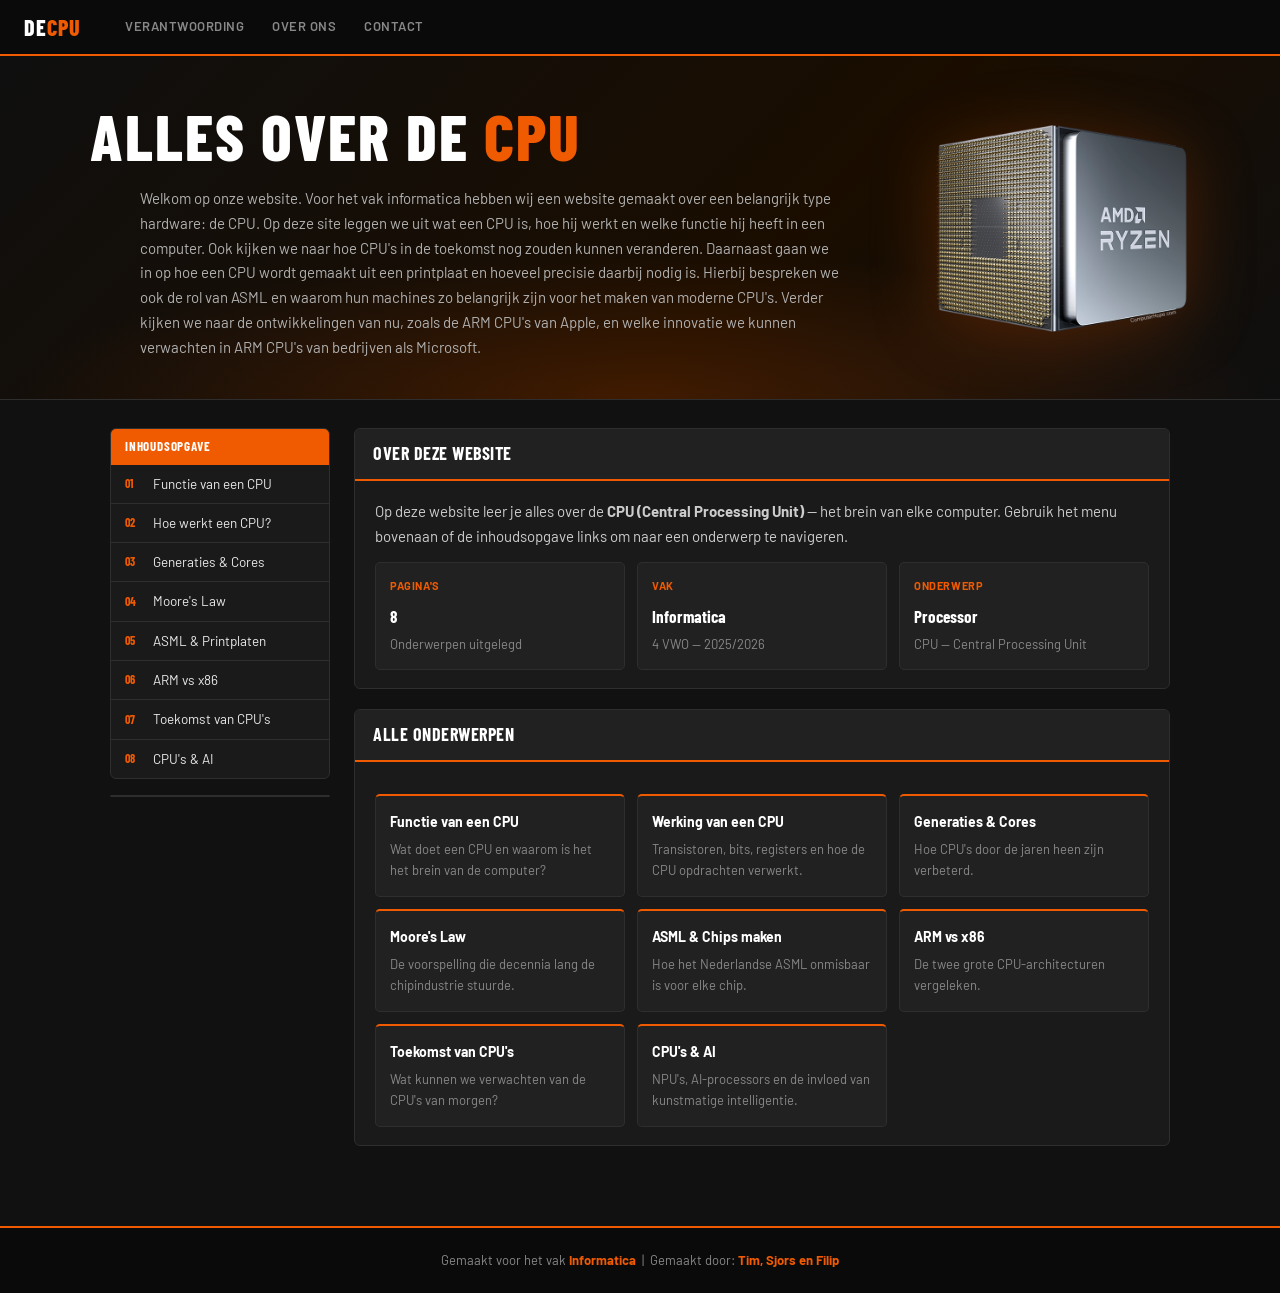
==== index.html @ 3fb81363 "Website bestanden." ====
<!doctype html>
<html lang="nl">
  <head>
    <meta charset="UTF-8" />
    <meta name="viewport" content="width=device-width, initial-scale=1.0" />
    <title>Alles Over Processors</title>
    <link
      href="https://fonts.googleapis.com/css2?family=Barlow+Condensed:wght@400;600;700;800&family=Barlow:wght@400;500;600&display=swap"
      rel="stylesheet"
    />
    <link rel="stylesheet" href="style.css" />
    <link rel="icon" type="image/png" href="images/cpu.png">
  </head>
  <body>
    <header id="topbar">
      <a href="index.html" class="logo">DE<span>CPU</span></a>
      <nav>
        <a href="verantwoording.html">Verantwoording</a>
        <a href="overons.html">Over Ons</a>
        <a href="contact.html">Contact</a>
      </nav>
      <button
        class="hamburger"
        onclick="this.previousElementSibling.classList.toggle('open')"
      >
        <span></span>
        <span></span>
        <span></span>
      </button>
    </header>

    <section id="hero">
      <div class="hero-inner">
        <div class="hero-text">
          <h1>Alles Over de <span>CPU</span></h1>
          <p>
            Welkom op onze website. Voor het vak informatica hebben wij een
            website gemaakt over een belangrijk type hardware: de CPU. Op deze
            site leggen we uit wat een CPU is, hoe hij werkt en welke functie
            hij heeft in een computer. Ook kijken we naar hoe CPU's in de
            toekomst nog zouden kunnen veranderen. Daarnaast gaan we in op hoe
            een CPU wordt gemaakt uit een printplaat en hoeveel precisie daarbij
            nodig is. Hierbij bespreken we ook de rol van ASML en waarom hun
            machines zo belangrijk zijn voor het maken van moderne CPU's. Verder
            kijken we naar de ontwikkelingen van nu, zoals de ARM CPU's van
            Apple, en welke innovatie we kunnen verwachten in ARM CPU's van
            bedrijven als Microsoft.
          </p>
        </div>
        <div class="hero-image">
          <img src="images/processor.webp" alt="AMD Ryzen processor" />
        </div>
      </div>
    </section>

    <div class="page-wrap">
      <aside>
        <div class="side-box">
          <div class="side-box-title">Inhoudsopgave</div>
          <ul>
            <li>
              <a href="functie.html"
                ><span class="num">01</span>Functie van een CPU</a
              >
            </li>
            <li>
              <a href="werking.html"
                ><span class="num">02</span>Hoe werkt een CPU?</a
              >
            </li>
            <li>
              <a href="generaties.html"
                ><span class="num">03</span>Generaties &amp; Cores</a
              >
            </li>
            <li>
              <a href="moore.html"><span class="num">04</span>Moore's Law</a>
            </li>
            <li>
              <a href="asml.html"
                ><span class="num">05</span>ASML &amp; Printplaten</a
              >
            </li>
            <li>
              <a href="arm.html"><span class="num">06</span>ARM vs x86</a>
            </li>
            <li>
              <a href="toekomst.html"
                ><span class="num">07</span>Toekomst van CPU's</a
              >
            </li>
            <li>
              <a href="ai.html"><span class="num">08</span>CPU's &amp; AI</a>
            </li>
          </ul>
        </div>
        <div class="side-box">
         
      </aside>

      <main>
        <div class="section-card">
          <div class="section-header">
            <h2>Over Deze Website</h2>
          </div>
          <div class="section-body">
            <p>
              Op deze website leer je alles over de
              <strong>CPU (Central Processing Unit)</strong> — het brein van
              elke computer. Gebruik het menu bovenaan of de inhoudsopgave links
              om naar een onderwerp te navigeren.
            </p>
            <div class="info-grid">
              <div class="info-tile">
                <div class="tile-label">Pagina's</div>
                <div class="tile-value">8</div>
                <p>Onderwerpen uitgelegd</p>
              </div>
              <div class="info-tile">
                <div class="tile-label">Vak</div>
                <div class="tile-value">Informatica</div>
                <p>4 VWO — 2025/2026</p>
              </div>
              <div class="info-tile">
                <div class="tile-label">Onderwerp</div>
                <div class="tile-value">Processor</div>
                <p>CPU — Central Processing Unit</p>
              </div>
            </div>
          </div>
        </div>

        <!-- Overzicht kaartjes -->
        <div class="section-card">
          <div class="section-header">
            <h2>Alle Onderwerpen</h2>
          </div>
          <div class="section-body">
            <div class="ai-grid">
              <a href="functie.html" class="ai-card nav-card">
                <h4>Functie van een CPU</h4>
                <p>
                  Wat doet een CPU en waarom is het het brein van de computer?
                </p>
              </a>
              <a href="werking.html" class="ai-card nav-card">
                <h4>Werking van een CPU</h4>
                <p>
                  Transistoren, bits, registers en hoe de CPU opdrachten
                  verwerkt.
                </p>
              </a>
              <a href="generaties.html" class="ai-card nav-card">
                <h4>Generaties &amp; Cores</h4>
                <p>Hoe CPU's door de jaren heen zijn verbeterd.</p>
              </a>
              <a href="moore.html" class="ai-card nav-card">
                <h4>Moore's Law</h4>
                <p>
                  De voorspelling die decennia lang de chipindustrie stuurde.
                </p>
              </a>
              <a href="asml.html" class="ai-card nav-card">
                <h4>ASML &amp; Chips maken</h4>
                <p>Hoe het Nederlandse ASML onmisbaar is voor elke chip.</p>
              </a>
              <a href="arm.html" class="ai-card nav-card">
                <h4>ARM vs x86</h4>
                <p>De twee grote CPU-architecturen vergeleken.</p>
              </a>
              <a href="toekomst.html" class="ai-card nav-card">
                <h4>Toekomst van CPU's</h4>
                <p>Wat kunnen we verwachten van de CPU's van morgen?</p>
              </a>
              <a href="ai.html" class="ai-card nav-card">
                <h4>CPU's &amp; AI</h4>
                <p>
                  NPU's, AI-processors en de invloed van kunstmatige
                  intelligentie.
                </p>
              </a>
            </div>
          </div>
        </div>
      </main>
    </div>

    <footer>
      Gemaakt voor het vak <strong>Informatica</strong> &nbsp;|&nbsp; Gemaakt
      door: <strong>Tim, Sjors en Filip</strong>
    </footer>
  </body>
</html>
---- style.css ----
:root {
  --bg: #111111;
  --surface: #1a1a1a;
  --card: #212121;
  --border: #2e2e2e;
  --orange: #f05a00;
  --orange2: #ff7a1a;
  --orange-glow: rgba(240, 90, 0, 0.15);
  --text: #e8e8e8;
  --muted: #888;
  --white: #ffffff;
}

* {
  margin: 0;
  padding: 0;
  box-sizing: border-box;
}

body {
  background: var(--bg);
  color: var(--text);
  font-family: "Barlow", sans-serif;
  font-size: 15px;
  line-height: 1.65;
}

/* ── TOP BAR ── */
#topbar {
  background: #0a0a0a;
  border-bottom: 2px solid var(--orange);
  padding: 0 24px;
  display: flex;
  align-items: center;
  height: 56px;
  position: sticky;
  top: 0;
  z-index: 100;
  gap: 32px;
}
#topbar .logo {
  font-family: "Barlow Condensed", sans-serif;
  font-weight: 800;
  font-size: 22px;
  color: var(--white);
  text-transform: uppercase;
  letter-spacing: 1px;
  flex-shrink: 0;
  text-decoration: none;
}
#topbar .logo span {
  color: var(--orange);
}
nav {
  display: flex;
  gap: 4px;
  flex-wrap: wrap;
}
nav a {
  color: var(--muted);
  text-decoration: none;
  font-size: 13px;
  font-weight: 600;
  padding: 6px 12px;
  border-radius: 4px;
  text-transform: uppercase;
  letter-spacing: 0.5px;
  transition: all 0.2s;
}
nav a:hover,
nav a.active {
  color: var(--orange);
  background: var(--orange-glow);
}
.active {
  color: var(--orange);
  background: var(--orange-glow);
}

/* ── HERO ── */
#hero {
  background: linear-gradient(135deg, #0f0f0f 0%, #1a0d00 60%, #0f0f0f 100%);
  border-bottom: 1px solid var(--border);
  padding: 48px 24px 40px;
  text-align: center;
  position: relative;
  overflow: hidden;
}
#hero::before {
  content: "";
  position: absolute;
  inset: 0;
  background: radial-gradient(
    ellipse 70% 60% at 50% 100%,
    rgba(240, 90, 0, 0.18) 0%,
    transparent 70%
  );
  pointer-events: none;
}
#hero h1 {
  font-family: "Barlow Condensed", sans-serif;
  font-weight: 800;
  font-size: clamp(36px, 6vw, 64px);
  text-transform: uppercase;
  letter-spacing: 2px;
  line-height: 1;
  color: var(--white);
  position: relative;
}
#hero h1 span {
  color: var(--orange);
}
#hero p {
  max-width: 700px;
  margin: 18px auto 0;
  color: #b0b0b0;
  font-size: 15px;
  position: relative;
}

/* ── LAYOUT ── */
.page-wrap {
  max-width: 1100px;
  margin: 0 auto;
  padding: 28px 20px 60px;
  display: grid;
  grid-template-columns: 220px 1fr;
  gap: 24px;
  align-items: start;
}

.page-wrap.no-sidebar {
  grid-template-columns: 1fr;
  max-width: 700px;
}

/* ── SIDEBAR ── */
aside {
  position: sticky;
  top: 72px;
}
.side-box {
  background: var(--surface);
  border: 1px solid var(--border);
  border-radius: 6px;
  overflow: hidden;
  margin-bottom: 16px;
}
.side-box-title {
  background: var(--orange);
  color: #fff;
  font-family: "Barlow Condensed", sans-serif;
  font-weight: 700;
  font-size: 13px;
  letter-spacing: 0.8px;
  text-transform: uppercase;
  padding: 7px 14px;
}
.side-box ul {
  list-style: none;
}
.side-box ul li a {
  display: flex;
  align-items: center;
  gap: 8px;
  padding: 8px 14px;
  color: var(--text);
  text-decoration: none;
  font-size: 13.5px;
  border-bottom: 1px solid var(--border);
  transition:
    background 0.15s,
    color 0.15s;
}
.side-box ul li:last-child a {
  border-bottom: none;
}
.side-box ul li a:hover {
  background: var(--orange-glow);
  color: var(--orange2);
}
.side-box ul li a .num {
  font-family: "Barlow Condensed", sans-serif;
  font-weight: 700;
  color: var(--orange);
  font-size: 12px;
  min-width: 20px;
}

/* ── MAIN CONTENT ── */
main {
  min-width: 0;
}

/* section cards */
.section-card {
  background: var(--surface);
  border: 1px solid var(--border);
  border-radius: 6px;
  margin-bottom: 20px;
  overflow: hidden;
  animation: fadeUp 0.4s ease both;
}
@keyframes fadeUp {
  from {
    opacity: 0;
    transform: translateY(12px);
  }
  to {
    opacity: 1;
    transform: translateY(0);
  }
}
.section-card:nth-child(2) {
  animation-delay: 0.05s;
}
.section-card:nth-child(3) {
  animation-delay: 0.1s;
}
.section-card:nth-child(4) {
  animation-delay: 0.15s;
}
.section-card:nth-child(5) {
  animation-delay: 0.2s;
}
.section-card:nth-child(6) {
  animation-delay: 0.25s;
}
.section-card:nth-child(7) {
  animation-delay: 0.3s;
}
.section-card:nth-child(8) {
  animation-delay: 0.35s;
}

.section-header {
  background: var(--card);
  border-bottom: 2px solid var(--orange);
  padding: 10px 18px;
  display: flex;
  align-items: center;
  gap: 10px;
}
.section-header h2 {
  font-family: "Barlow Condensed", sans-serif;
  font-weight: 700;
  font-size: 18px;
  letter-spacing: 0.5px;
  text-transform: uppercase;
  color: var(--white);
}

.section-body {
  padding: 18px 20px;
}
.section-body p {
  margin-bottom: 12px;
  color: #ccc;
}
.section-body p:last-child {
  margin-bottom: 0;
}

/* highlight box */
.highlight {
  background: linear-gradient(
    135deg,
    rgba(240, 90, 0, 0.08),
    rgba(240, 90, 0, 0.03)
  );
  border-left: 3px solid var(--orange);
  border-radius: 0 4px 4px 0;
  padding: 14px 16px;
  margin: 14px 0;
  color: #ddd;
  font-size: 14px;
}
.highlight strong {
  color: var(--orange2);
}

/* info grid */
.info-grid {
  display: grid;
  grid-template-columns: repeat(auto-fit, minmax(180px, 1fr));
  gap: 12px;
  margin-top: 14px;
}
.info-tile {
  background: var(--card);
  border: 1px solid var(--border);
  border-radius: 5px;
  padding: 14px;
}
.info-tile .tile-label {
  font-size: 11px;
  text-transform: uppercase;
  letter-spacing: 0.6px;
  color: var(--orange);
  font-weight: 700;
  margin-bottom: 6px;
}
.info-tile .tile-value {
  font-family: "Barlow Condensed", sans-serif;
  font-size: 17px;
  font-weight: 700;
  color: var(--white);
}
.info-tile p {
  font-size: 13px;
  color: var(--muted);
  margin-top: 4px;
}

/* steps */
.steps {
  margin-top: 14px;
}
.step {
  display: flex;
  gap: 14px;
  margin-bottom: 12px;
  align-items: flex-start;
}
.step-num {
  background: var(--orange);
  color: #fff;
  font-family: "Barlow Condensed", sans-serif;
  font-weight: 800;
  font-size: 16px;
  width: 30px;
  height: 30px;
  border-radius: 4px;
  display: flex;
  align-items: center;
  justify-content: center;
  flex-shrink: 0;
  margin-top: 2px;
}
.step-text strong {
  color: var(--white);
  display: block;
  margin-bottom: 2px;
  font-size: 14px;
}
.step-text span {
  color: var(--muted);
  font-size: 13px;
}

/* comparison table */
.cmp-table {
  width: 100%;
  border-collapse: collapse;
  margin-top: 14px;
  font-size: 13.5px;
}
.cmp-table th {
  background: var(--orange);
  color: #fff;
  font-family: "Barlow Condensed", sans-serif;
  text-transform: uppercase;
  font-size: 13px;
  letter-spacing: 0.5px;
  padding: 9px 14px;
  text-align: left;
}
.cmp-table td {
  padding: 9px 14px;
  border-bottom: 1px solid var(--border);
  color: #ccc;
}
.cmp-table tr:last-child td {
  border-bottom: none;
}
.cmp-table tr:nth-child(even) td {
  background: rgba(255, 255, 255, 0.02);
}
.cmp-table .tag {
  display: inline-block;
  background: var(--orange-glow);
  color: var(--orange2);
  font-size: 11px;
  font-weight: 700;
  padding: 2px 8px;
  border-radius: 3px;
  border: 1px solid rgba(240, 90, 0, 0.3);
  letter-spacing: 0.5px;
}
.cmp-table .tag.alt {
  background: rgba(80, 180, 255, 0.08);
  color: #60b8ff;
  border-color: rgba(80, 180, 255, 0.25);
}

/* moore timeline */
.timeline {
  margin-top: 16px;
  position: relative;
  padding-left: 28px;
}
.timeline::before {
  content: "";
  position: absolute;
  left: 5px;
  top: 8px;
  bottom: 8px;
  width: 2px;
  background: var(--orange);
  filter: brightness(0.4);
}
.tl-item {
  position: relative;
  margin-bottom: 16px;
}
.tl-dot {
  position: absolute;
  left: -28px;
  top: 4px;
  width: 12px;
  height: 12px;
  background: var(--orange);
  border-radius: 2px;
  border: 1px solid rgb(68, 27, 0);
  outline: 4px solid var(--surface);
}
.tl-year {
  font-family: "Barlow Condensed", sans-serif;
  font-weight: 700;
  color: var(--orange);
  font-size: 14px;
}
.tl-text {
  font-size: 13.5px;
  color: #bbb;
}

/* AI feature cards */
.ai-grid {
  display: grid;
  grid-template-columns: repeat(auto-fit, minmax(200px, 1fr));
  gap: 12px;
  margin-top: 14px;
}
.ai-card {
  background: var(--card);
  border: 1px solid var(--border);
  border-radius: 5px;
  padding: 14px;
  border-top: 2px solid var(--orange);
}
.ai-card h4 {
  color: var(--white);
  font-size: 14px;
  margin-bottom: 6px;
}
.ai-card p {
  font-size: 13px;
  color: var(--muted);
  margin: 0;
}

/* footer */
footer {
  background: #0a0a0a;
  border-top: 2px solid var(--orange);
  text-align: center;
  padding: 22px;
  color: var(--muted);
  font-size: 13px;
}
footer strong {
  color: var(--orange);
}

@media (max-width: 700px) {
  .page-wrap {
    grid-template-columns: 1fr;
  }
  aside {
    position: static;
  }
}
/* Nav cards op homepage */
a.nav-card {
  text-decoration: none;
  display: block;
  transition:
    border-color 0.2s,
    transform 0.15s;
}
a.nav-card:hover {
  border-color: var(--orange);
  transform: translateY(-2px);
}
a.nav-card h4 {
  color: var(--white);
}
a.nav-card p {
  color: var(--muted);
}

/* Footer email link */
footer a {
  color: var(--orange2);
  text-decoration: none;
}
footer a:hover {
  text-decoration: underline;
}

/* Nav cards op homepage */
a.nav-card {
  text-decoration: none;
  display: block;
  transition:
    border-color 0.2s,
    transform 0.15s;
}
a.nav-card:hover {
  border-color: var(--orange);
  transform: translateY(-2px);
}
a.nav-card h4 {
  color: var(--white);
}
a.nav-card p {
  color: var(--muted);
}

/* Footer email link */
footer a {
  color: var(--orange2);
  text-decoration: none;
}
footer a:hover {
  text-decoration: underline;
}

/* Sticky footer fix */
body {
  display: flex;
  flex-direction: column;
  min-height: 100vh;
}
.page-wrap {
  flex: 1;
}

/* Hero twee kolommen met afbeelding */
.hero-inner {
  display: flex;
  align-items: center;
  justify-content: center;
  gap: 40px;
  max-width: 1100px;
  margin: 0 auto;
}
.hero-text {
  flex: 1;
  text-align: left;
}
.hero-text .badge-row {
  justify-content: flex-start;
}
.hero-image {
  flex-shrink: 0;
}
.hero-image img {
  width: 260px;
  height: auto;
  filter: drop-shadow(0 8px 32px rgba(240, 90, 0, 0.25));
  animation: floatImg 4s ease-in-out infinite;
}
@keyframes floatImg {
  0%,
  100% {
    transform: translateY(0);
  }
  50% {
    transform: translateY(-10px);
  }
}
@media (max-width: 700px) {
  .hero-inner {
    flex-direction: column;
    text-align: center;
  }
  .hero-text {
    text-align: center;
  }
  .hero-text .badge-row {
    justify-content: center;
  }
  .hero-image img {
    width: 180px;
  }
}
/* Hamburger menu */
.hamburger {
  display: none;
  flex-direction: column;
  gap: 5px;
  cursor: pointer;
  margin-left: auto;
  padding: 6px;
  background: none;
  border: none;
}
.hamburger span {
  display: block;
  width: 24px;
  height: 2px;
  background: var(--text);
  border-radius: 2px;
  transition: all 0.3s;
}
@media (max-width: 700px) {
  .hamburger {
    display: flex;
  }
  nav {
    display: none;
    flex-direction: column;
    position: absolute;
    top: 56px;
    left: 0;
    right: 0;
    background: #0a0a0a;
    border-bottom: 2px solid var(--orange);
    padding: 10px 0;
    z-index: 99;
  }
  nav.open {
    display: flex;
  }
  nav a {
    padding: 10px 24px;
    border-radius: 0;
  }
  #topbar {
    position: relative;
  }
}

/* Contact formulier */
.contact-form {
  margin-top: 20px;
  display: flex;
  flex-direction: column;
  gap: 16px;
}
.form-group {
  display: flex;
  flex-direction: column;
  gap: 6px;
}
.form-group label {
  font-size: 13px;
  font-weight: 600;
  text-transform: uppercase;
  letter-spacing: 0.5px;
  color: var(--orange);
}
.form-group input,
.form-group textarea {
  background: var(--card);
  border: 1px solid var(--border);
  border-radius: 5px;
  padding: 10px 14px;
  color: var(--text);
  font-family: "Barlow", sans-serif;
  font-size: 14px;
  transition: border-color 0.2s;
  resize: vertical;
}
.form-group input:focus,
.form-group textarea:focus {
  outline: none;
  border-color: var(--orange);
}
.form-group input::placeholder,
.form-group textarea::placeholder {
  color: var(--muted);
}
.submit-btn {
  align-self: flex-start;
  background: var(--orange);
  color: #fff;
  border: none;
  border-radius: 5px;
  padding: 10px 28px;
  font-family: "Barlow Condensed", sans-serif;
  font-size: 16px;
  font-weight: 700;
  letter-spacing: 0.5px;
  text-transform: uppercase;
  cursor: pointer;
  transition:
    background 0.2s,
    transform 0.15s;
}
.submit-btn:hover {
  background: var(--orange2);
  transform: translateY(-2px);
}
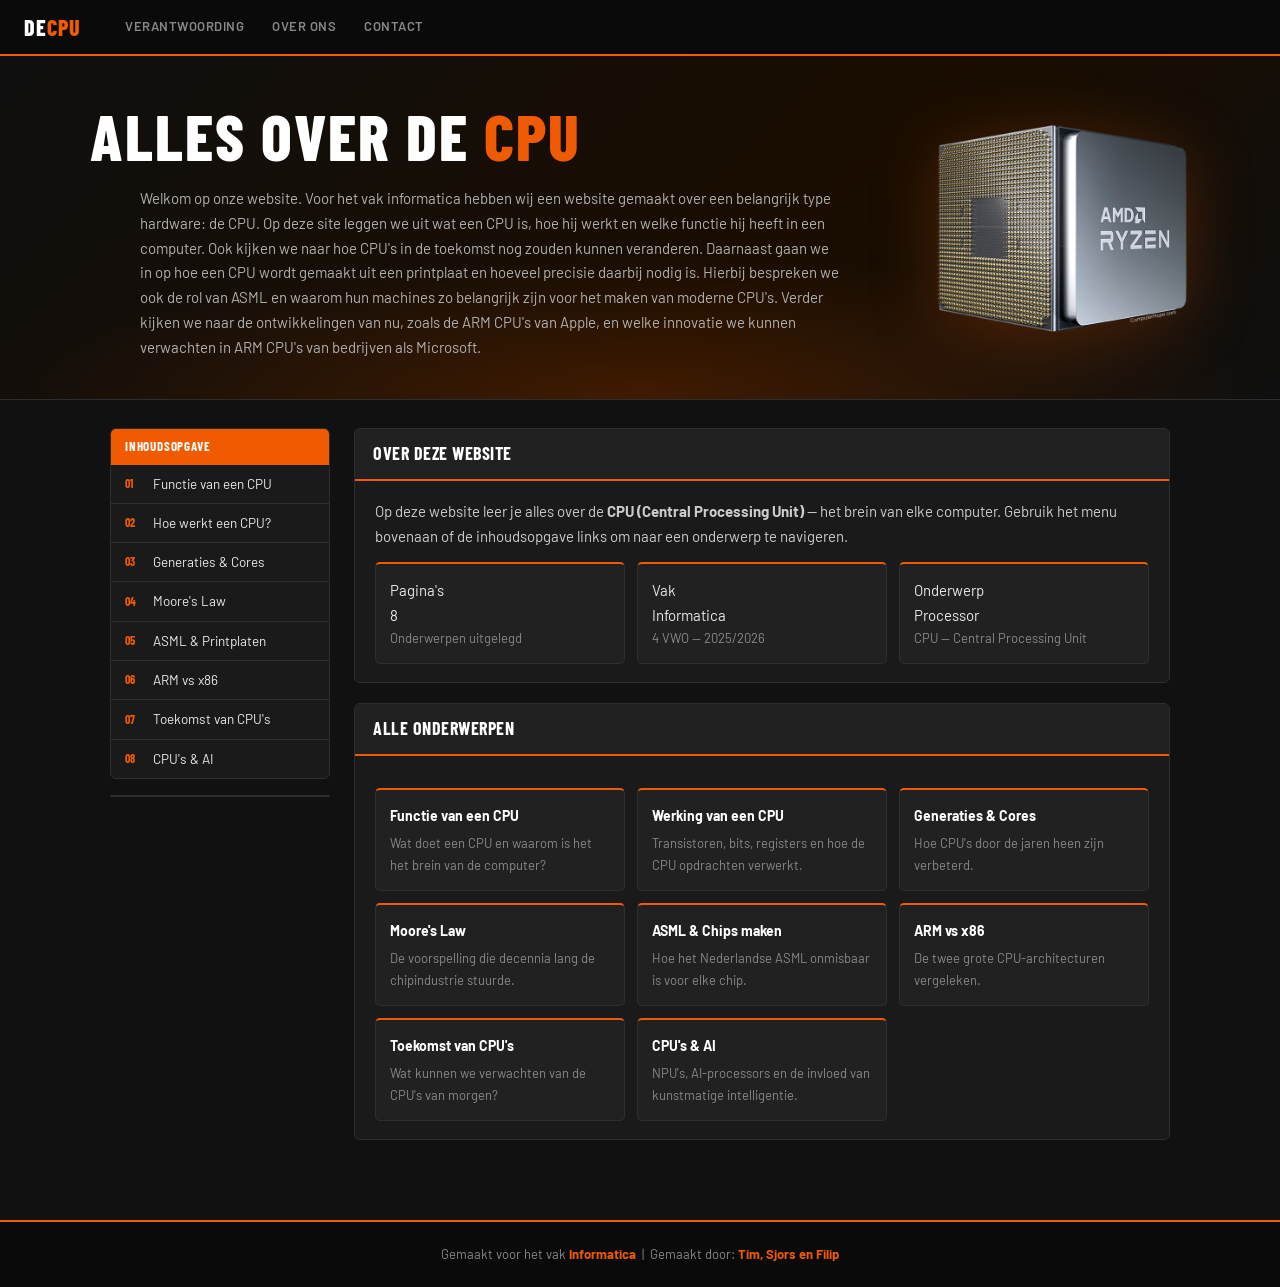
==== commit f01d5bbd: "Add files via upload" ====
--- a/index.html
+++ b/index.html
@@ -110,18 +110,18 @@
               elke computer. Gebruik het menu bovenaan of de inhoudsopgave links
               om naar een onderwerp te navigeren.
             </p>
-            <div class="info-grid">
-              <div class="info-tile">
+            <div class="ai-grid">
+              <div class="ai-card">
                 <div class="tile-label">Pagina's</div>
                 <div class="tile-value">8</div>
                 <p>Onderwerpen uitgelegd</p>
               </div>
-              <div class="info-tile">
+              <div class="ai-card">
                 <div class="tile-label">Vak</div>
                 <div class="tile-value">Informatica</div>
                 <p>4 VWO — 2025/2026</p>
               </div>
-              <div class="info-tile">
+              <div class="ai-card">
                 <div class="tile-label">Onderwerp</div>
                 <div class="tile-value">Processor</div>
                 <p>CPU — Central Processing Unit</p>
--- a/style.css
+++ b/style.css
@@ -279,39 +279,6 @@
   color: var(--orange2);
 }
 
-/* info grid */
-.info-grid {
-  display: grid;
-  grid-template-columns: repeat(auto-fit, minmax(180px, 1fr));
-  gap: 12px;
-  margin-top: 14px;
-}
-.info-tile {
-  background: var(--card);
-  border: 1px solid var(--border);
-  border-radius: 5px;
-  padding: 14px;
-}
-.info-tile .tile-label {
-  font-size: 11px;
-  text-transform: uppercase;
-  letter-spacing: 0.6px;
-  color: var(--orange);
-  font-weight: 700;
-  margin-bottom: 6px;
-}
-.info-tile .tile-value {
-  font-family: "Barlow Condensed", sans-serif;
-  font-size: 17px;
-  font-weight: 700;
-  color: var(--white);
-}
-.info-tile p {
-  font-size: 13px;
-  color: var(--muted);
-  margin-top: 4px;
-}
-
 /* steps */
 .steps {
   margin-top: 14px;
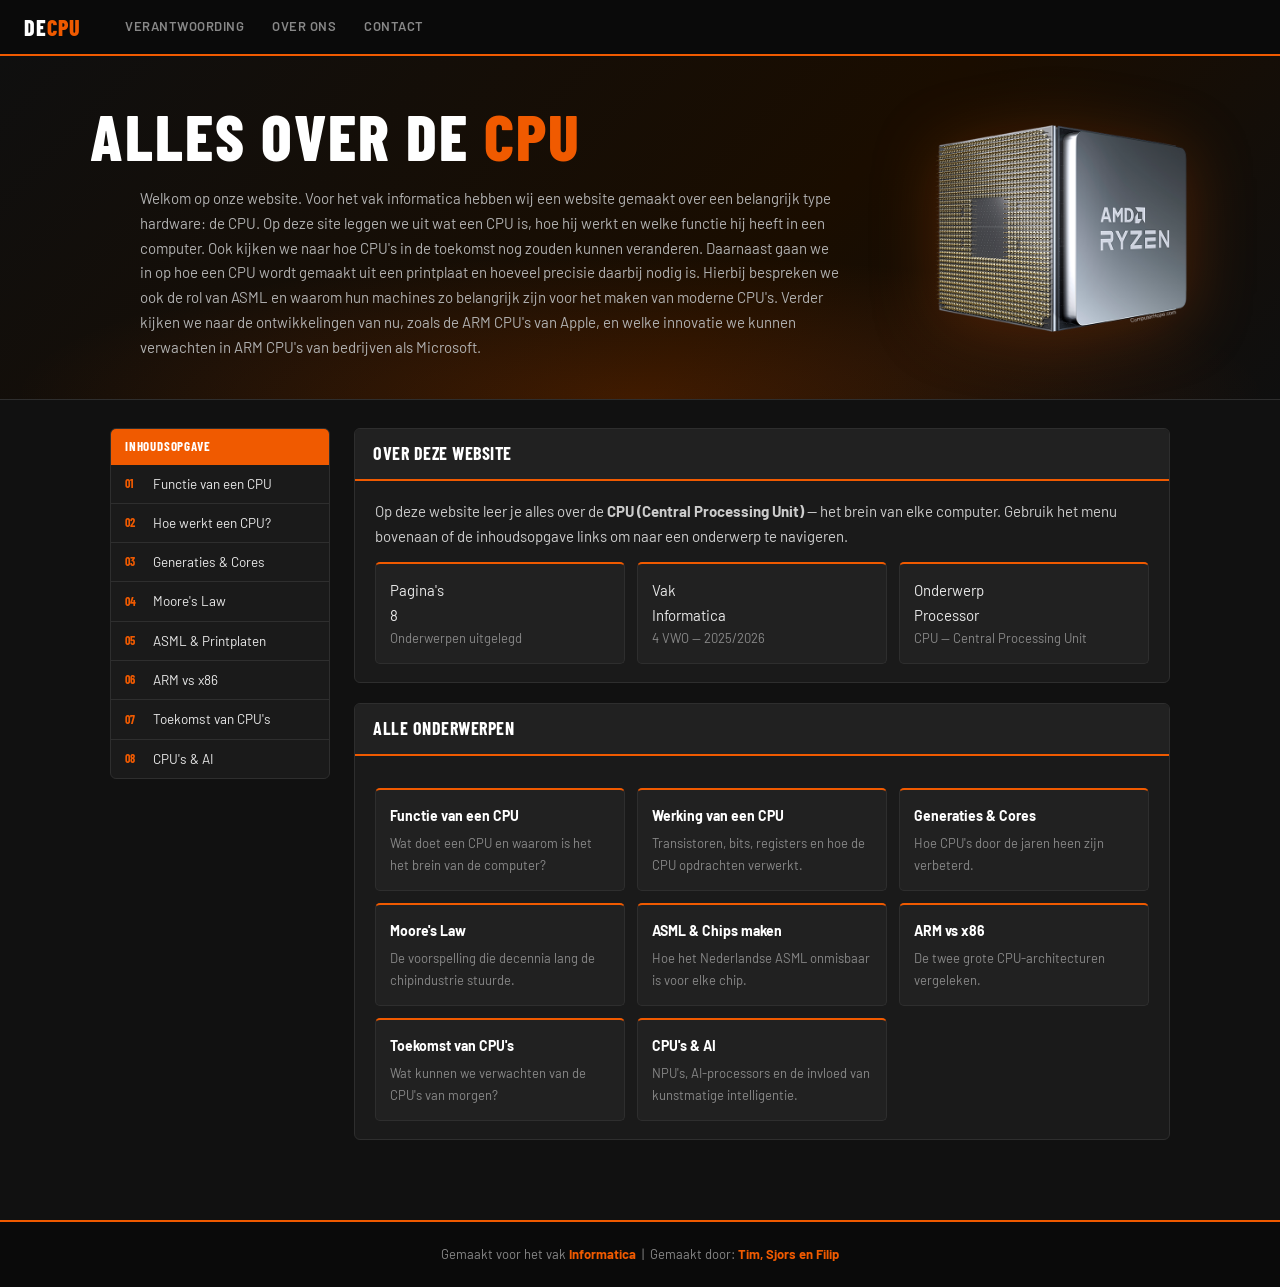
==== commit bd6aa6df: "Add files via upload" ====
--- a/index.html
+++ b/index.html
@@ -9,7 +9,7 @@
       rel="stylesheet"
     />
     <link rel="stylesheet" href="style.css" />
-    <link rel="icon" type="image/png" href="images/cpu.png">
+    <link rel="icon" type="image/png" href="images/cpu.png" />
   </head>
   <body>
     <header id="topbar">
@@ -94,8 +94,6 @@
             </li>
           </ul>
         </div>
-        <div class="side-box">
-         
       </aside>
 
       <main>
